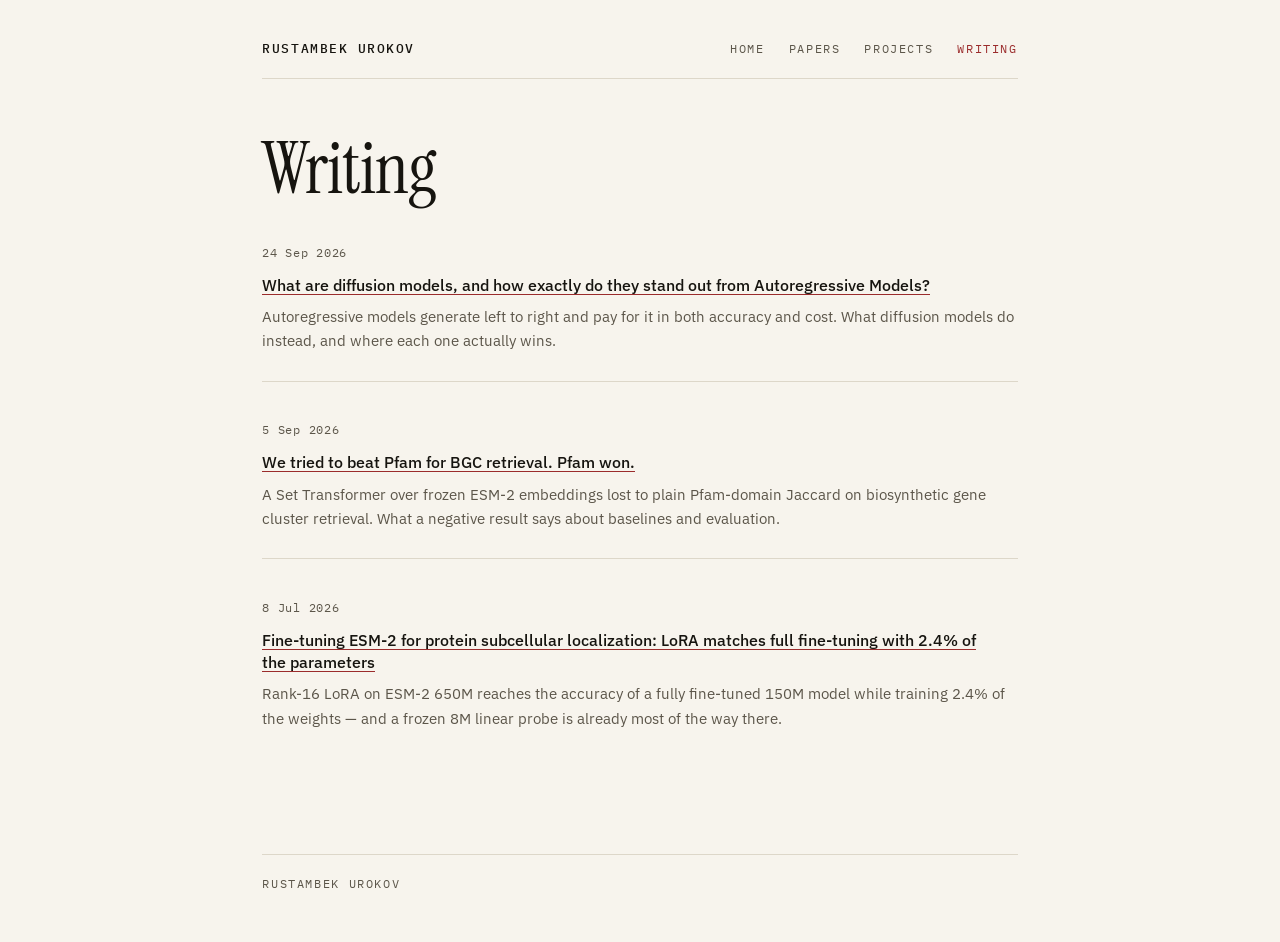
==== blog/index.html @ d4dd5279 "Publish rustambek.org as static files The droplet that served the site was cut off, so the site move" ====
<!doctype html>
<html lang="en">
<head>
<meta charset="utf-8">
<meta name="viewport" content="width=device-width, initial-scale=1">
<title>Writing — Rustambek Urokov</title>
<meta name="description" content="Undergraduate researcher in machine learning and computational biology at New Uzbekistan University. Held-out evaluation for protein and sequence models.">
<link rel="canonical" href="https://rustambek.org/blog">
<link rel="alternate" type="application/rss+xml" title="Rustambek Urokov" href="/rss.xml">

<meta property="og:type" content="website">
<meta property="og:site_name" content="Rustambek Urokov">
<meta property="og:title" content="Writing — Rustambek Urokov">
<meta property="og:description" content="Undergraduate researcher in machine learning and computational biology at New Uzbekistan University. Held-out evaluation for protein and sequence models.">
<meta property="og:url" content="https://rustambek.org/blog">
<meta property="og:locale" content="en_US">

<meta property="og:image" content="https://rustambek.org/uploads/1d72f342-a28c-4447-9841-f3e187ed0b8f.jpg">

<meta property="og:image:alt" content="Rustambek Urokov">
<meta name="twitter:card" content="summary_large_image">

<link rel="preload" href="/static/fonts/instrumentserif-400-latin.woff2" as="font" type="font/woff2" crossorigin>
<link rel="preload" href="/static/fonts/ibmplexsans-400-latin.woff2" as="font" type="font/woff2" crossorigin>
<link rel="stylesheet" href="/static/fonts.css">
<link rel="stylesheet" href="/static/prose.css">
<link rel="stylesheet" href="/static/site.css">
<script src="/static/app.js"></script>
</head>
<body>
<a class="skip-link" href="#main">Skip to content</a>

<details class="nav-menu" id="nav-menu">
  <summary><span class="vh">Menu</span></summary>
  <div class="nav-panel">
    <p class="nav-panel-name">Rustambek Urokov</p>
    <nav aria-label="Primary">
      <a href="/">Home</a>
      <a href="/papers">Papers</a>
      <a href="/projects">Projects</a>
      <a href="/blog" aria-current="page">Writing</a>
    </nav>
  </div>
</details>

<header class="site-header">
  <div class="page">
    <div class="masthead">
      <a class="wordmark" href="/">Rustambek Urokov</a>
      <nav class="site-nav" aria-label="Primary">
        <a href="/">Home</a>
        <a href="/papers">Papers</a>
        <a href="/projects">Projects</a>
        <a href="/blog" aria-current="page">Writing</a>
      </nav>
    </div>
  </div>
</header>

<main id="main" tabindex="-1">
  <div class="page">

<h1 class="page-title">Writing</h1>

<ul class="post-list">
  
  <li class="reveal">
    <p class="date">24 Sep 2026</p>
    <h2 class="entry-title"><a href="/blog/what-are-diffusion-models-and-how-exactly-do-they-stand-out-from-autoregressive">What are diffusion models, and how exactly do they stand out from Autoregressive Models?</a></h2>
    <p class="excerpt">Autoregressive models generate left to right and pay for it in both accuracy and cost. What diffusion models do instead, and where each one actually wins.</p>
    
  </li>
  
  <li class="reveal">
    <p class="date">5 Sep 2026</p>
    <h2 class="entry-title"><a href="/blog/pfam-won">We tried to beat Pfam for BGC retrieval. Pfam won.</a></h2>
    <p class="excerpt">A Set Transformer over frozen ESM-2 embeddings lost to plain Pfam-domain Jaccard on biosynthetic gene cluster retrieval. What a negative result says about baselines and evaluation.</p>
    
  </li>
  
  <li class="reveal">
    <p class="date">8 Jul 2026</p>
    <h2 class="entry-title"><a href="/blog/lora-matches-full-fine-tuning">Fine-tuning ESM-2 for protein subcellular localization: LoRA matches full fine-tuning with 2.4% of the parameters</a></h2>
    <p class="excerpt">Rank-16 LoRA on ESM-2 650M reaches the accuracy of a fully fine-tuned 150M model while training 2.4% of the weights — and a frozen 8M linear probe is already most of the way there.</p>
    
  </li>
  
</ul>

  </div>
</main>

<footer class="site-footer">
  <div class="page">
    <p>Rustambek Urokov</p>
  </div>
</footer>
</body>
</html>
---- static/fonts.css ----
/* Self-hosted so the site still makes no third-party request. Instrument Serif and
   IBM Plex are both open-licensed (OFL). Libertinus Math stays: MathML has nothing
   else to fall back to. */
@font-face {
  font-family: "Instrument Serif";
  font-style: normal;
  font-weight: 400;
  font-display: swap;
  src: url(/static/fonts/instrumentserif-400-latin.woff2) format("woff2");
  unicode-range: U+0000-00FF, U+0131, U+0152-0153, U+02BB-02BC, U+02C6, U+02DA, U+02DC, U+0304, U+0308, U+0329, U+2000-206F, U+20AC, U+2122, U+2190-2199, U+2212, U+2215, U+FEFF, U+FFFD;
}
@font-face {
  font-family: "Instrument Serif";
  font-style: normal;
  font-weight: 400;
  font-display: swap;
  src: url(/static/fonts/instrumentserif-400-latin-ext.woff2) format("woff2");
  unicode-range: U+0100-02BA, U+02BD-02C5, U+02C7-02CC, U+02CE-02D7, U+02DD-02FF, U+0304, U+0308, U+0329, U+1D00-1DBF, U+1E00-1E9F, U+1EF2-1EFF, U+2020, U+20A0-20AB, U+20AD-20C0, U+2113, U+2C60-2C7F, U+A720-A7FF;
}
@font-face {
  font-family: "Instrument Serif";
  font-style: italic;
  font-weight: 400;
  font-display: swap;
  src: url(/static/fonts/instrumentserif-400i-latin.woff2) format("woff2");
  unicode-range: U+0000-00FF, U+0131, U+0152-0153, U+02BB-02BC, U+02C6, U+02DA, U+02DC, U+0304, U+0308, U+0329, U+2000-206F, U+20AC, U+2122, U+2190-2199, U+2212, U+2215, U+FEFF, U+FFFD;
}
@font-face {
  font-family: "Instrument Serif";
  font-style: italic;
  font-weight: 400;
  font-display: swap;
  src: url(/static/fonts/instrumentserif-400i-latin-ext.woff2) format("woff2");
  unicode-range: U+0100-02BA, U+02BD-02C5, U+02C7-02CC, U+02CE-02D7, U+02DD-02FF, U+0304, U+0308, U+0329, U+1D00-1DBF, U+1E00-1E9F, U+1EF2-1EFF, U+2020, U+20A0-20AB, U+20AD-20C0, U+2113, U+2C60-2C7F, U+A720-A7FF;
}
@font-face {
  font-family: "IBM Plex Sans";
  font-style: normal;
  font-weight: 100 700;
  font-display: swap;
  src: url(/static/fonts/ibmplexsans-400-latin.woff2) format("woff2");
  unicode-range: U+0000-00FF, U+0131, U+0152-0153, U+02BB-02BC, U+02C6, U+02DA, U+02DC, U+0304, U+0308, U+0329, U+2000-206F, U+20AC, U+2122, U+2190-2199, U+2212, U+2215, U+FEFF, U+FFFD;
}
@font-face {
  font-family: "IBM Plex Sans";
  font-style: normal;
  font-weight: 100 700;
  font-display: swap;
  src: url(/static/fonts/ibmplexsans-400-latin-ext.woff2) format("woff2");
  unicode-range: U+0100-02BA, U+02BD-02C5, U+02C7-02CC, U+02CE-02D7, U+02DD-02FF, U+0304, U+0308, U+0329, U+1D00-1DBF, U+1E00-1E9F, U+1EF2-1EFF, U+2020, U+20A0-20AB, U+20AD-20C0, U+2113, U+2C60-2C7F, U+A720-A7FF;
}
@font-face {
  font-family: "IBM Plex Mono";
  font-style: normal;
  font-weight: 400;
  font-display: swap;
  src: url(/static/fonts/ibmplexmono-400-latin.woff2) format("woff2");
  unicode-range: U+0000-00FF, U+0131, U+0152-0153, U+02BB-02BC, U+02C6, U+02DA, U+02DC, U+0304, U+0308, U+0329, U+2000-206F, U+20AC, U+2122, U+2190-2199, U+2212, U+2215, U+FEFF, U+FFFD;
}
@font-face {
  font-family: "IBM Plex Mono";
  font-style: normal;
  font-weight: 400;
  font-display: swap;
  src: url(/static/fonts/ibmplexmono-400-latin-ext.woff2) format("woff2");
  unicode-range: U+0100-02BA, U+02BD-02C5, U+02C7-02CC, U+02CE-02D7, U+02DD-02FF, U+0304, U+0308, U+0329, U+1D00-1DBF, U+1E00-1E9F, U+1EF2-1EFF, U+2020, U+20A0-20AB, U+20AD-20C0, U+2113, U+2C60-2C7F, U+A720-A7FF;
}
@font-face {
  font-family: "IBM Plex Mono";
  font-style: normal;
  font-weight: 500;
  font-display: swap;
  src: url(/static/fonts/ibmplexmono-500-latin.woff2) format("woff2");
  unicode-range: U+0000-00FF, U+0131, U+0152-0153, U+02BB-02BC, U+02C6, U+02DA, U+02DC, U+0304, U+0308, U+0329, U+2000-206F, U+20AC, U+2122, U+2190-2199, U+2212, U+2215, U+FEFF, U+FFFD;
}
@font-face {
  font-family: "IBM Plex Mono";
  font-style: normal;
  font-weight: 500;
  font-display: swap;
  src: url(/static/fonts/ibmplexmono-500-latin-ext.woff2) format("woff2");
  unicode-range: U+0100-02BA, U+02BD-02C5, U+02C7-02CC, U+02CE-02D7, U+02DD-02FF, U+0304, U+0308, U+0329, U+1D00-1DBF, U+1E00-1E9F, U+1EF2-1EFF, U+2020, U+20A0-20AB, U+20AD-20C0, U+2113, U+2C60-2C7F, U+A720-A7FF;
}
@font-face {
  font-family: "Libertinus Math";
  font-style: normal;
  font-weight: 400;
  font-display: swap;
  src: url(/static/fonts/libertinusmath-400.woff2) format("woff2");
}
---- static/prose.css ----
.prose { font-variant-numeric: oldstyle-nums proportional-nums; }
.prose > :first-child { margin-top: 0; }
.prose > :last-child { margin-bottom: 0; }
.prose p { margin: 0 0 1rem; text-wrap: pretty; }
.prose h2, .prose h3, .prose h4 {
  font-family: var(--font-text); color: var(--ink);
  font-weight: 600; line-height: 1.25; margin: 2rem 0 .6rem;
  text-wrap: balance;
}
.prose h2 { font-size: 1.25rem; }
.prose h3 { font-size: 1.05rem; font-weight: 400; font-style: italic; }
.prose h4 { font-size: .85rem; font-variant-caps: small-caps; letter-spacing: .05em; }
.prose ul, .prose ol { margin: 0 0 1rem; padding-left: 1.4rem; }
.prose li { margin-bottom: .25rem; }
.prose li > p { margin-bottom: .4rem; }
.prose blockquote {
  margin: 1.25rem 0; padding: .1rem 0 .1rem 1rem;
  border-left: 2px solid var(--accent);
}
.prose blockquote > :last-child { margin-bottom: 0; }
.prose code { font-family: var(--font-mono); font-size: .88em; }
.prose pre {
  font-family: var(--font-mono); font-size: .85em; line-height: 1.5;
  overflow-x: auto; padding: .9rem 1.1rem; margin: 1.25rem 0;
  background: var(--code-bg); border-radius: 2px;
}
.prose pre code { font-size: inherit; }
.prose img { max-width: 100%; height: auto; display: block; margin: 1.25rem 0; }
.prose hr { border: 0; border-top: 1px solid var(--rule); margin: 2rem 0; }
.prose table {
  border-collapse: collapse; width: 100%; margin: 1.25rem 0;
  font-size: .95em; font-variant-numeric: lining-nums tabular-nums;
}
.prose th, .prose td { text-align: left; vertical-align: top; padding: .4rem .6rem; border-bottom: 1px solid var(--rule); }
.prose th { font-weight: 400; font-variant-caps: all-small-caps; letter-spacing: .05em; color: var(--muted); }
.prose figure { margin: 1.25rem 0; }
.prose figcaption { font-variant-caps: all-small-caps; letter-spacing: .05em; font-size: .8rem; color: var(--muted); margin-top: .5rem; }
.prose sup { line-height: 0; }
.prose del { color: var(--muted); }
.prose input[type=checkbox] { margin-right: .4rem; }
.prose .footnote-definition { display: flex; gap: .6rem; font-size: .9em; }
.prose .footnote-definition:first-of-type { border-top: 1px solid var(--rule); padding-top: 1rem; margin-top: 2rem; }
.prose .footnote-definition p { margin: 0 0 .5rem; }

math { font-family: var(--font-math); font-size: 1em; }
.math-display { display: block; overflow-x: auto; margin: 1.5rem 0; text-align: center; }
.math-error { color: var(--accent); font-family: var(--font-mono); }

.diagram { margin: 1.25rem 0; overflow-x: auto; }
.diagram svg { max-width: 100%; height: auto; }
.svgbob line, .svgbob path, .svgbob circle, .svgbob rect, .svgbob polygon {
  stroke: var(--ink); stroke-width: 2; stroke-opacity: 1; fill-opacity: 1;
  stroke-linecap: round; stroke-linejoin: miter;
}
.svgbob text {
  white-space: pre; fill: var(--ink);
  font-family: var(--font-mono); font-size: 14px;
}
.svgbob rect.backdrop { stroke: none; fill: var(--bg); }
.svgbob .broken { stroke-dasharray: 8; }
.svgbob .filled { fill: var(--ink); }
.svgbob .bg_filled { fill: var(--bg); stroke-width: 1; }
.svgbob .nofill { fill: var(--bg); }
.svgbob .end_marked_arrow          { marker-end: url(#arrow); }
.svgbob .start_marked_arrow        { marker-start: url(#arrow); }
.svgbob .end_marked_diamond        { marker-end: url(#diamond); }
.svgbob .start_marked_diamond      { marker-start: url(#diamond); }
.svgbob .end_marked_circle         { marker-end: url(#circle); }
.svgbob .start_marked_circle       { marker-start: url(#circle); }
.svgbob .end_marked_open_circle    { marker-end: url(#open_circle); }
.svgbob .start_marked_open_circle  { marker-start: url(#open_circle); }
.svgbob .end_marked_big_open_circle   { marker-end: url(#big_open_circle); }
.svgbob .start_marked_big_open_circle { marker-start: url(#big_open_circle); }
---- static/site.css ----
/* rustambek.org — one bold move (the name), quiet everywhere else.
   Palette and type are the same system as the printed CV: warm paper, cardinal
   accent, Instrument Serif for the name, IBM Plex Sans to read, IBM Plex Mono
   for labels, dates and links. */

:root {
  --bg: #f7f4ed;
  --ink: #16140f;
  --muted: #5c564a;
  --rule: #ddd7c9;
  --accent: #9b2c2c;
  --paper-link: #16140f;
  --meta-link: #9b2c2c;
  --code-bg: #efe9dc;

  --font-display: "Instrument Serif", Georgia, "Times New Roman", serif;
  --font-text: "IBM Plex Sans", system-ui, -apple-system, sans-serif;
  --font-mono: "IBM Plex Mono", ui-monospace, SFMono-Regular, Menlo, monospace;
  --font-math: "Libertinus Math", "STIX Two Math", "Cambria Math", serif;

  --rail: 12rem;      /* the left column: portrait, links, dates */
  --gap: 2.2rem;
  --measure: 33rem;   /* ~58 characters: the CV's column, not a blog's */
  --page-x: 1.75rem;
}

*, *::before, *::after { box-sizing: border-box; }
[hidden] { display: none !important; }

html { background: var(--bg); }
body {
  margin: 0; min-height: 100dvh;
  display: flex; flex-direction: column;
  padding: 0 var(--page-x);
  background: var(--bg); color: var(--ink);
  font-family: var(--font-text); font-size: .9375rem; line-height: 1.6;
  font-kerning: normal;
  -webkit-font-smoothing: antialiased; text-rendering: optimizeLegibility;
}
main { flex: 1 0 auto; padding-top: 3.5rem; }

.vh {
  position: absolute !important;
  width: 1px; height: 1px;
  margin: -1px; padding: 0; border: 0;
  overflow: hidden; clip-path: inset(50%);
  white-space: nowrap;
}
.skip-link {
  position: absolute; left: -9999px; top: 0; z-index: 100;
  font-family: var(--font-mono); font-size: .75rem; letter-spacing: .1em; text-transform: uppercase;
}
.skip-link:focus {
  left: .5rem; top: .5rem;
  background: var(--bg); color: var(--ink);
  padding: .6rem 1rem; text-decoration: none;
  outline: 2px solid var(--accent); outline-offset: 3px;
}
:focus-visible { outline: 2px solid var(--accent); outline-offset: 3px; border-radius: 1px; }
@media (forced-colors: active) { :focus-visible { outline-color: Highlight; } }
main:focus { outline: none; }

a { color: var(--ink); text-decoration: none; background-image: linear-gradient(var(--accent), var(--accent));
    background-size: 100% 1px; background-repeat: no-repeat; background-position: 0 100%; }
a:hover { background-size: 100% 2px; }

.page { width: 100%; max-width: calc(var(--rail) + var(--gap) + var(--measure)); margin-inline: auto; }
/* The home page is a two-column composition around a large portrait, so it needs more room
   than a reading column. Header and footer take the same width there. */
.page-home { max-width: 72rem; }

/* An article has nothing to put in the rail — a date and a name sit above the title — so the
   rail would only push the prose to the right of a page that is otherwise empty. On a post
   the whole page is the reading column instead: wordmark, text and footer share one measure,
   centred. */
.page-reading { max-width: var(--measure); }
.page-reading .row { grid-template-columns: minmax(0, 1fr); column-gap: 0; }
.page-reading .txt { grid-column: 1; }
.row { display: grid; grid-template-columns: var(--rail) minmax(0, 1fr); column-gap: var(--gap); }
.rail { grid-column: 1; margin: 0; }
.txt { grid-column: 2; min-width: 0; }

/* ---------------------------------------------------------------- masthead */

.site-header { padding-top: 2.25rem; }
.masthead {
  display: flex; flex-wrap: wrap; justify-content: space-between; align-items: baseline;
  gap: .5rem 1.5rem; padding-bottom: 1rem; border-bottom: 1px solid var(--rule);
}
.wordmark {
  font-family: var(--font-mono); font-size: .8rem; font-weight: 500;
  letter-spacing: .12em; text-transform: uppercase;
  color: var(--ink); background-image: none;
}
.site-nav {
  display: flex; gap: 1.5rem; margin-left: auto;
  font-family: var(--font-mono); font-size: .72rem; letter-spacing: .14em; text-transform: uppercase;
}
.site-nav a { color: var(--muted); background-image: none; padding: .25rem 0; }
.site-nav a:hover { color: var(--ink); }
.site-nav a[aria-current="page"] { color: var(--accent); }

.nav-menu { display: none; }
.nav-menu > summary {
  list-style: none;
  position: fixed; top: 1.1rem; right: 1rem; z-index: 60;
  display: grid; place-items: center;
  width: 44px; height: 44px; cursor: pointer;
}
.nav-menu > summary::-webkit-details-marker { display: none; }
.nav-menu > summary::before, .nav-menu[open] > summary::after {
  content: ""; grid-area: 1 / 1; place-self: center;
  width: 22px; height: 2px; background: var(--ink);
}
.nav-menu > summary::before { box-shadow: 0 -7px 0 var(--ink), 0 7px 0 var(--ink); }
.nav-menu[open] > summary::before { box-shadow: none; rotate: 45deg; }
.nav-menu[open] > summary::after { rotate: -45deg; }
@media (prefers-reduced-motion: no-preference) {
  .nav-menu > summary::before, .nav-menu > summary::after { transition: rotate .15s ease, box-shadow .15s ease; }
}
.nav-panel {
  position: fixed; inset: 0; z-index: 50; background: var(--bg);
  display: flex; flex-direction: column; align-items: flex-start; justify-content: center;
  gap: 1.75rem; padding: var(--page-x);
}
.nav-panel-name { font-family: var(--font-mono); font-size: .75rem; letter-spacing: .14em; text-transform: uppercase; color: var(--muted); margin: 0; }
.nav-panel nav { display: flex; flex-direction: column; gap: 1rem; }
.nav-panel a { font-family: var(--font-display); font-size: 2.4rem; line-height: 1.1; background-image: none; }
.nav-panel a[aria-current="page"] { color: var(--accent); }

/* ---------------------------------------------------------------- the name */

/* Home: the portrait carries the left half, floor to ceiling. */
.home-split {
  display: grid; grid-template-columns: minmax(0, 31.25rem) minmax(0, 1fr);
  column-gap: 4.5rem; align-items: start;
}
.home-text { min-width: 0; padding-top: .35rem; }
.hero { padding-bottom: 1rem; }
.kicker {
  margin: 0 0 1.4rem;
  font-family: var(--font-mono); font-size: .72rem; font-weight: 500;
  letter-spacing: .18em; text-transform: uppercase; color: var(--accent);
}
.name {
  margin: 0; font-family: var(--font-display); font-weight: 400;
  font-size: clamp(2.9rem, 6.6vw, 5.5rem); line-height: .86; letter-spacing: -0.022em;
}
.name > span { display: block; }
.name-2 { display: flex !important; align-items: center; gap: clamp(.75rem, 2vw, 1.5rem); }
.mark {
  display: block; flex-shrink: 0;
  width: clamp(3.5rem, 7.5vw, 6.5rem); height: clamp(1.1rem, 1.95vw, 1.65rem);
  background: var(--accent);
}

/* The one line that makes the CV read as designed: a sentence, set large and italic,
   between the name and the prose. */
.statement {
  margin: 1.75rem 0 0; max-width: 33rem;
  font-family: var(--font-display); font-style: italic; font-weight: 400;
  font-size: clamp(1.35rem, 2.3vw, 1.875rem); line-height: 1.24; text-wrap: pretty;
}
.hero-rule { margin: 1.85rem 0 1.6rem; height: 1px; background: var(--rule); border: 0; }
.hero-body {
  display: grid; grid-template-columns: var(--rail) minmax(0, 1fr);
  column-gap: var(--gap);
  margin-top: 1.75rem;
}
.hero-rail { grid-column: 1; }
.portrait {
  grid-column: 1; display: block;
  width: 100%; height: clamp(26rem, 47vw, 43.75rem);
  object-fit: cover; object-position: center 20%;
  border-radius: 2px;
}
.hero-text { grid-column: 2; min-width: 0; }
.hero-text .bio p:first-child { margin-top: 0; }
.elsewhere {
  list-style: none; margin: 1.9rem 0 0; padding: 0;
  display: flex; flex-wrap: wrap; gap: .5rem 1.9rem;
  font-family: var(--font-mono); font-size: .72rem; letter-spacing: .1em; text-transform: uppercase;
}
.elsewhere li { margin: 0; }
.rail-label {
  margin: 1.4rem 0 .6rem; font-family: var(--font-mono); font-size: .65rem; font-weight: 500;
  letter-spacing: .18em; text-transform: uppercase; color: var(--accent);
}
.elsewhere a { color: var(--muted); background-image: none; }
.elsewhere a:hover { color: var(--accent); }

/* ---------------------------------------------------------------- sections */

.band { margin-top: 3.25rem; }
.label {
  display: flex; align-items: center; gap: 1rem; margin: 0 0 1.1rem;
  font-family: var(--font-mono); font-size: .72rem; font-weight: 500;
  letter-spacing: .18em; text-transform: uppercase; color: var(--accent);
}
.label::after { content: ""; flex-grow: 1; height: 1px; background: var(--rule); }
.page-title {
  margin: 0 0 2.5rem; font-family: var(--font-display); font-weight: 400;
  font-size: clamp(2.6rem, 8vw, 4.5rem); line-height: .95; letter-spacing: -0.015em;
}
.empty { color: var(--muted); }
.more { margin: 1.75rem 0 0; font-family: var(--font-mono); font-size: .72rem; letter-spacing: .14em; text-transform: uppercase; }
.more a { color: var(--muted); background-image: none; }
.more a::after { content: "\00A0\2192"; color: var(--accent); }
.more a:hover { color: var(--ink); }

.entries { list-style: none; margin: 0; padding: 0; }
.entry {
  display: grid; grid-template-columns: 2.75rem minmax(0, 1fr); column-gap: 1rem;
  padding: 1.15rem 0; border-top: 1px solid var(--rule);
}
.entry:first-child { border-top: 0; padding-top: 0; }
.num { font-family: var(--font-mono); font-size: .72rem; color: var(--accent); padding-top: .32rem; }
.entry-title { margin: 0; font-size: 1rem; font-weight: 500; line-height: 1.4; text-wrap: pretty; }
.entry-title a { background-size: 100% 1px; }
.authors { margin: .35rem 0 0; font-size: .9rem; color: var(--muted); }
.authors strong { font-weight: 500; color: var(--ink); }
.summary { margin: .5rem 0 0; font-size: .92rem; color: var(--muted); text-wrap: pretty; }
.meta { margin: .35rem 0 0; font-family: var(--font-mono); font-size: .7rem; letter-spacing: .06em; color: var(--muted); }
.date { font-family: var(--font-mono); font-size: .72rem; letter-spacing: .06em; color: var(--muted); }
.refs { display: flex; flex-wrap: wrap; gap: .5rem 1rem; margin: .7rem 0 0; }
.chip {
  font-family: var(--font-mono); font-size: .68rem; letter-spacing: .1em; text-transform: uppercase;
  color: var(--meta-link); background-image: none; padding: .3rem 0;
}
.chip::before { content: "["; }
.chip::after { content: "]"; }
.chip:hover { color: var(--ink); }
.ext::after { content: "\00A0\2197"; font-size: .8em; color: var(--accent); }

.year-band { margin-top: 3rem; }
.year-band:first-of-type { margin-top: 0; }
.year {
  margin: 0 0 1.25rem; font-family: var(--font-display); font-weight: 400;
  font-size: 2rem; line-height: 1; color: var(--muted);
}

/* ---------------------------------------------------------------- article */

.article-head { margin-bottom: 2.5rem; }
.post-title {
  margin: .75rem 0 0; font-family: var(--font-display); font-weight: 400;
  font-size: clamp(2rem, 6vw, 3.25rem); line-height: 1.02; letter-spacing: -0.01em; text-wrap: balance;
}
.byline { margin: .9rem 0 0; font-family: var(--font-mono); font-size: .72rem; letter-spacing: .1em; text-transform: uppercase; color: var(--muted); }
.post-list { list-style: none; margin: 0; padding: 0; }
.post-list > li { padding: 1.75rem 0; border-top: 1px solid var(--rule); }
.post-list > li:first-child { border-top: 0; padding-top: 0; }
.excerpt { margin: .5rem 0 0; color: var(--muted); font-size: .95rem; text-wrap: pretty; }

/* ---------------------------------------------------------------- footer */

.site-footer { margin-top: 6rem; }
.site-footer .page {
  border-top: 1px solid var(--rule); padding: 1.25rem 0 3rem;
  font-family: var(--font-mono); font-size: .72rem; letter-spacing: .14em; text-transform: uppercase;
  color: var(--muted);
}
.site-footer p { margin: 0; }

/* ------------------------------------------------- motion, added by script */

/* `pending` is only ever set by the script, on an element it is already observing, so
   nothing can be left invisible if the script does not run. */
.reveal.pending { opacity: 0; transform: translateY(12px); }
.reveal.seen { opacity: 1; transform: none; transition: opacity .7s ease, transform .7s ease; }
@media (prefers-reduced-motion: reduce) {
  .reveal.pending { opacity: 1; transform: none; }
  .reveal.seen { transition: none; }
}

/* ---------------------------------------------------------------- responsive */

@media (max-width: 1100px) {
  .home-split { grid-template-columns: minmax(0, 22rem) minmax(0, 1fr); column-gap: 3rem; }
}
@media (max-width: 900px) { :root { --rail: 8rem; --gap: 1.75rem; } }

@media (max-width: 767px) {
  :root { --rail: 0rem; --measure: 100%; --page-x: 1.25rem; }
  .site-nav { display: none; }
  .nav-menu { display: block; }
  .nav-menu[open] ~ .site-header,
  .nav-menu[open] ~ main,
  .nav-menu[open] ~ .site-footer { display: none; }

  .row, .hero-body, .home-split { grid-template-columns: minmax(0, 1fr); column-gap: 0; }
  .rail, .txt, .portrait, .hero-text, .hero-rail, .home-text { grid-column: 1; }
  .portrait { width: 100%; max-width: 22rem; height: auto; aspect-ratio: 4 / 5; margin-bottom: 2rem; }
  .home-text { padding-top: 0; }
  .elsewhere { gap: .5rem 1.5rem; }
  .site-header { padding-top: 1.25rem; }
  .masthead { padding-right: 3rem; min-height: 2.75rem; }
  main { padding-top: 2.75rem; }
  .hero-body { margin-top: 2.25rem; }
  .band { margin-top: 3.25rem; }
  .entry { grid-template-columns: 2rem minmax(0, 1fr); }
}

@media print {
  body { background: #fff; color: #000; font-size: 11pt; padding: 0; }
  .site-nav, .nav-menu, .skip-link, .more, .elsewhere { display: none; }
  .page { max-width: none; }
  a { color: #000; background-image: none; }
  .mark { background: #000; }
  .site-footer { margin-top: 2rem; }
}
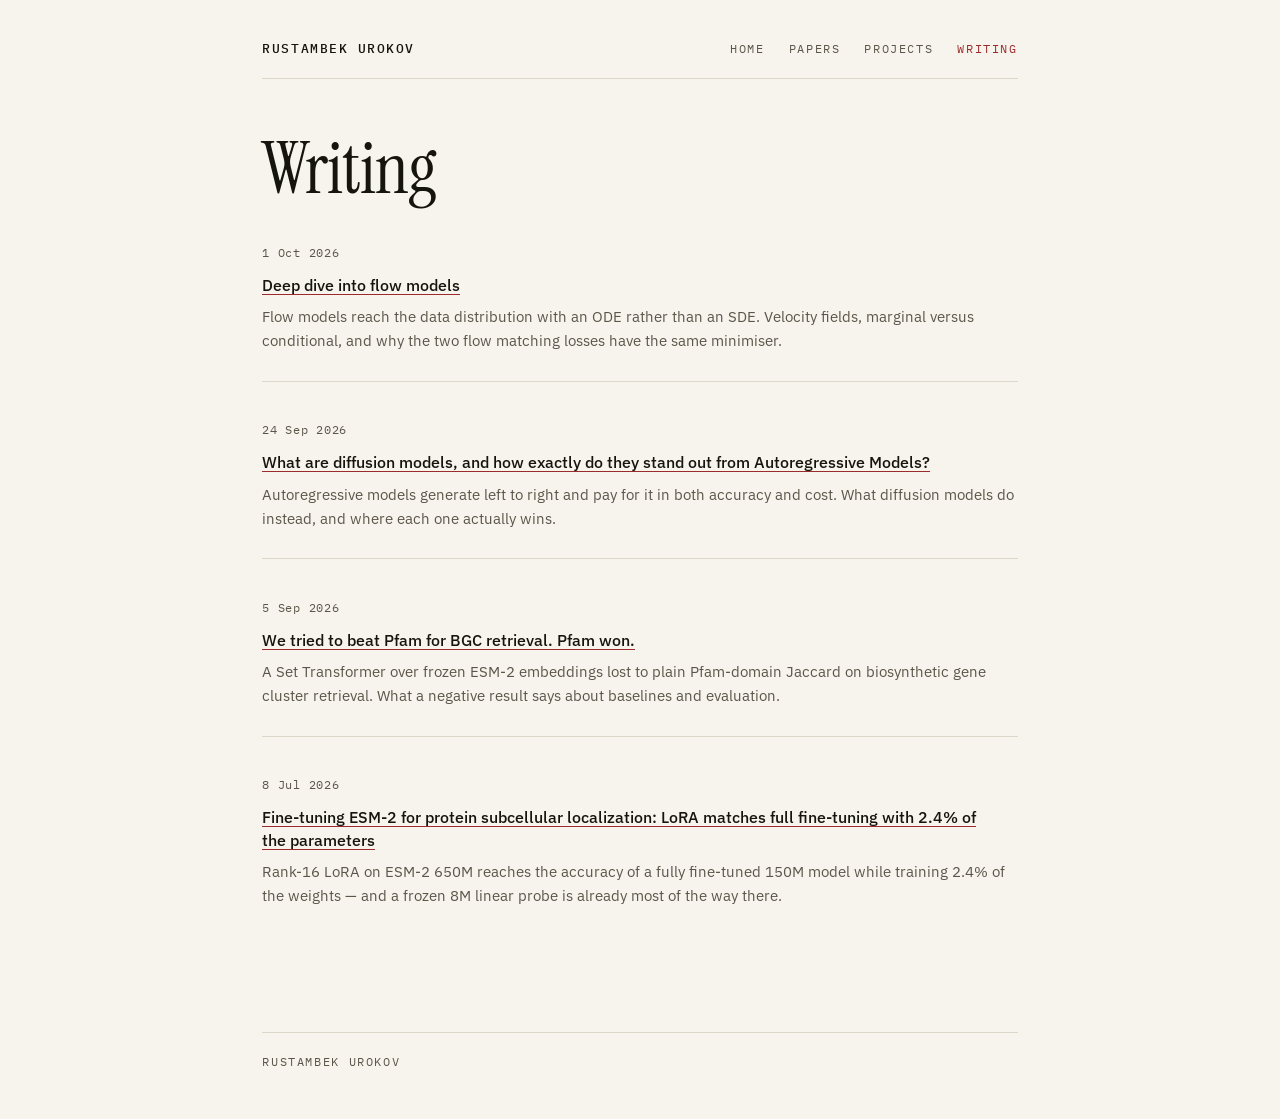
==== commit 4b1fd560: "Restore "Deep dive into flow models" with its figures The post was written on 30 September and lost " ====
--- a/blog/index.html
+++ b/blog/index.html
@@ -3,6 +3,9 @@
 <head>
 <meta charset="utf-8">
 <meta name="viewport" content="width=device-width, initial-scale=1">
+
+<meta http-equiv="Content-Security-Policy" content="default-src 'self'; script-src 'self'; style-src 'self'; img-src 'self'; font-src 'self'; form-action 'self'; base-uri 'none'; object-src 'none'">
+<meta name="referrer" content="strict-origin-when-cross-origin">
 <title>Writing — Rustambek Urokov</title>
 <meta name="description" content="Undergraduate researcher in machine learning and computational biology at New Uzbekistan University. Held-out evaluation for protein and sequence models.">
 <link rel="canonical" href="https://rustambek.org/blog">
@@ -65,6 +68,13 @@
 <ul class="post-list">
   
   <li class="reveal">
+    <p class="date">1 Oct 2026</p>
+    <h2 class="entry-title"><a href="/blog/deep-dive-into-flow-models">Deep dive into flow models</a></h2>
+    <p class="excerpt">Flow models reach the data distribution with an ODE rather than an SDE. Velocity fields, marginal versus conditional, and why the two flow matching losses have the same minimiser.</p>
+    
+  </li>
+  
+  <li class="reveal">
     <p class="date">24 Sep 2026</p>
     <h2 class="entry-title"><a href="/blog/what-are-diffusion-models-and-how-exactly-do-they-stand-out-from-autoregressive">What are diffusion models, and how exactly do they stand out from Autoregressive Models?</a></h2>
     <p class="excerpt">Autoregressive models generate left to right and pay for it in both accuracy and cost. What diffusion models do instead, and where each one actually wins.</p>
